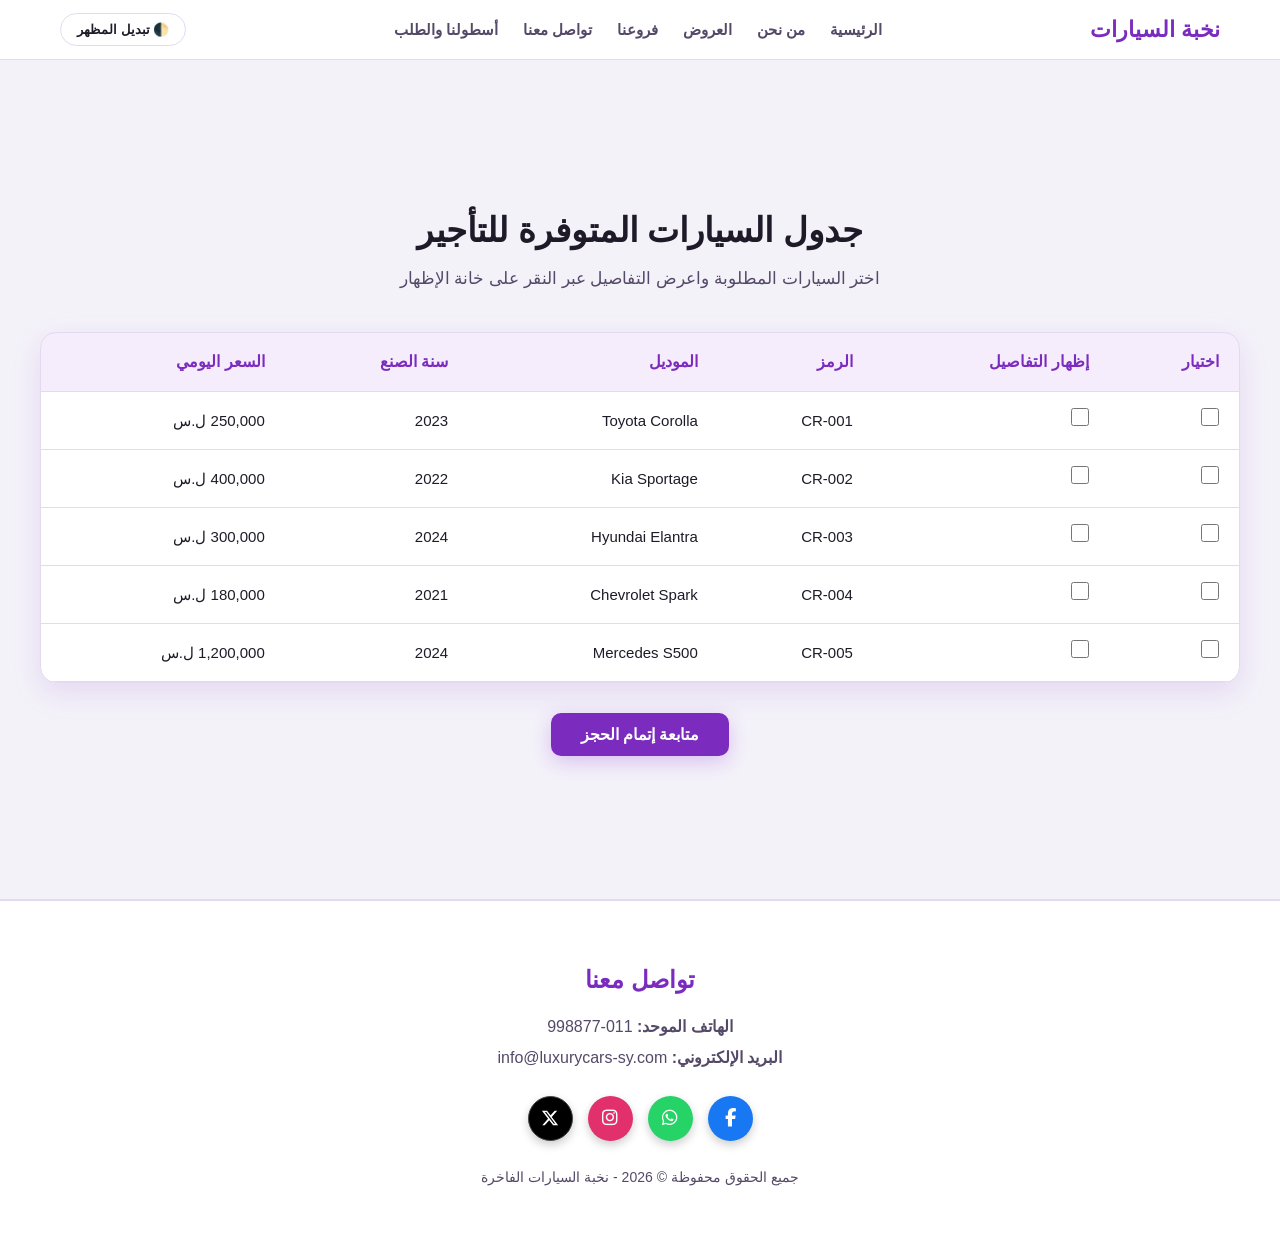
==== Cars.html @ c7fbf2a0 "Initial commit - Car Rental Project" ====
<?xml version="1.0" encoding="utf-8"?>
<!DOCTYPE html PUBLIC "-//W3C//DTD XHTML 1.0 Strict//EN" "http://www.w3.org/TR/xhtml1/DTD/xhtml1-strict.dtd">
<html xmlns="http://www.w3.org/1999/xhtml" xml:lang="ar" lang="ar" dir="rtl">
<head>
    <meta http-equiv="Content-Type" content="text/html; charset=utf-8" />
    <meta name="viewport" content="width=device-width, initial-scale=1.0" />
    <title>أسطول السيارات وحجز الطلبات - نخبة السيارات الفاخرة</title>
    <!-- ربط ملف التنسيق الموحد -->
    <link rel="stylesheet" type="text/css" href="CSS/style.css" />
    <!-- ربط مكتبة Font Awesome للأيقونات -->
    <link rel="stylesheet" href="https://cdnjs.cloudflare.com/ajax/libs/font-awesome/6.4.0/css/all.min.css" />
    <!-- ربط مكتبة jQuery -->
    <script type="text/javascript" src="https://code.jquery.com/jquery-3.6.0.min.js"></script>
</head>
<body>

    <!-- شريط التنقل العلوي -->
    <div id="navbar">
        <div class="nav-container">
            <div class="nav-right">
                <button id="menuToggleBtn" type="button" aria-label="فتح القائمة">
                    <i class="fas fa-bars"></i>
                </button>
                <div class="logo">نخبة السيارات</div>
            </div>

            <ul class="nav-links">
                <li><a href="home.html">الرئيسية</a></li>
                <li><a href="AboutUs.html">من نحن</a></li>
                <li><a href="AboutUs.html#offers-section">العروض</a></li>
                <li><a href="AboutUs.html#branches-section">فروعنا</a></li>
                <li><a href="#footer-section">تواصل معنا</a></li>
                <li><a href="Cars.html">أسطولنا والطلب</a></li>
            </ul>

            <button id="themeToggleBtn" type="button">🌓 تبديل المظهر</button>
        </div>
    </div>

    <!-- سكشن جدول السيارات (مطابق لمتطلبات الوظيفة) -->
    <div class="section cars-table-section">
        <div class="section-title">
            <h2>جدول السيارات المتوفرة للتأجير</h2>
            <p>اختر السيارات المطلوبة واعرض التفاصيل عبر النقر على خانة الإظهار</p>
        </div>

        <div class="table-responsive-container">
            <table class="cars-data-table">
                <thead>
                    <tr>
                        <th>اختيار</th>
                        <th>إظهار التفاصيل</th>
                        <th>الرمز</th>
                        <th>الموديل</th>
                        <th>سنة الصنع</th>
                        <th>السعر اليومي</th>
                    </tr>
                </thead>
                <tbody>
                    <!-- البند الأول -->
                    <tr class="car-row" data-car-name="Toyota Corolla" data-price="250000">
                        <td><input type="checkbox" class="car-select-checkbox" value="Toyota Corolla" data-price="250000" /></td>
                        <td><input type="checkbox" class="toggle-details-checkbox" /></td>
                        <td>CR-001</td>
                        <td>Toyota Corolla</td>
                        <td>2023</td>
                        <td>250,000 ل.س</td>
                    </tr>
                    <tr class="car-details-row" style="display: none;">
                        <td colspan="6">
                            <div class="car-specs-box">
                                <span><strong>نوع الوقود:</strong> بنزين</span>
                                <span><strong>ناقل الحركة:</strong> أوتوماتيك</span>
                                <span><strong>عدد المقاعد:</strong> 5</span>
                                <span><strong>عداد الكيلومترات:</strong> 30,000 كم</span>
                                <span><strong>اللون:</strong> أبيض لؤلؤي</span>
                            </div>
                        </td>
                    </tr>

                    <!-- البند الثاني -->
                    <tr class="car-row" data-car-name="Kia Sportage" data-price="400000">
                        <td><input type="checkbox" class="car-select-checkbox" value="Kia Sportage" data-price="400000" /></td>
                        <td><input type="checkbox" class="toggle-details-checkbox" /></td>
                        <td>CR-002</td>
                        <td>Kia Sportage</td>
                        <td>2022</td>
                        <td>400,000 ل.س</td>
                    </tr>
                    <tr class="car-details-row" style="display: none;">
                        <td colspan="6">
                            <div class="car-specs-box">
                                <span><strong>نوع الوقود:</strong> بنزين</span>
                                <span><strong>ناقل الحركة:</strong> أوتوماتيك (دفع رباعي)</span>
                                <span><strong>عدد المقاعد:</strong> 5</span>
                                <span><strong>عداد الكيلومترات:</strong> 45,000 كم</span>
                                <span><strong>اللون:</strong> رمادي داكن</span>
                            </div>
                        </td>
                    </tr>

                    <!-- البند الثالث -->
                    <tr class="car-row" data-car-name="Hyundai Elantra" data-price="300000">
                        <td><input type="checkbox" class="car-select-checkbox" value="Hyundai Elantra" data-price="300000" /></td>
                        <td><input type="checkbox" class="toggle-details-checkbox" /></td>
                        <td>CR-003</td>
                        <td>Hyundai Elantra</td>
                        <td>2024</td>
                        <td>300,000 ل.س</td>
                    </tr>
                    <tr class="car-details-row" style="display: none;">
                        <td colspan="6">
                            <div class="car-specs-box">
                                <span><strong>نوع الوقود:</strong> هجين (Hybrid)</span>
                                <span><strong>ناقل الحركة:</strong> أوتوماتيك</span>
                                <span><strong>عدد المقاعد:</strong> 5</span>
                                <span><strong>عداد الكيلومترات:</strong> 10,000 كم</span>
                                <span><strong>اللون:</strong> أسود ملكي</span>
                            </div>
                        </td>
                    </tr>

                    <!-- البند الرابع -->
                    <tr class="car-row" data-car-name="Chevrolet Spark" data-price="180000">
                        <td><input type="checkbox" class="car-select-checkbox" value="Chevrolet Spark" data-price="180000" /></td>
                        <td><input type="checkbox" class="toggle-details-checkbox" /></td>
                        <td>CR-004</td>
                        <td>Chevrolet Spark</td>
                        <td>2021</td>
                        <td>180,000 ل.س</td>
                    </tr>
                    <tr class="car-details-row" style="display: none;">
                        <td colspan="6">
                            <div class="car-specs-box">
                                <span><strong>نوع الوقود:</strong> بنزين</span>
                                <span><strong>ناقل الحركة:</strong> عادي (Manual)</span>
                                <span><strong>عدد المقاعد:</strong> 4</span>
                                <span><strong>عداد الكيلومترات:</strong> 60,000 كم</span>
                                <span><strong>اللون:</strong> أحمر لامع</span>
                            </div>
                        </td>
                    </tr>

                    <!-- البند الخامس -->
                    <tr class="car-row" data-car-name="Mercedes S500" data-price="1200000">
                        <td><input type="checkbox" class="car-select-checkbox" value="Mercedes S500" data-price="1200000" /></td>
                        <td><input type="checkbox" class="toggle-details-checkbox" /></td>
                        <td>CR-005</td>
                        <td>Mercedes S500</td>
                        <td>2024</td>
                        <td>1,200,000 ل.س</td>
                    </tr>
                    <tr class="car-details-row" style="display: none;">
                        <td colspan="6">
                            <div class="car-specs-box">
                                <span><strong>نوع الوقود:</strong> بنزين فاخر</span>
                                <span><strong>ناقل الحركة:</strong> تيبترونيك 9 سرعات</span>
                                <span><strong>عدد المقاعد:</strong> 5 VIP</span>
                                <span><strong>عداد الكيلومترات:</strong> 5,000 كم</span>
                                <span><strong>اللون:</strong> كحلي ليلي</span>
                            </div>
                        </td>
                    </tr>
                </tbody>
            </table>
        </div>

        <!-- زر المتابعة لظهر نموذج الحجز -->
        <div class="proceed-container">
            <button type="button" id="proceedBtn" class="btn-proceed">متابعة إتمام الحجز</button>
        </div>
    </div>

    <!-- نموذج الحجز (يظهر عند الضغط على متابعة) -->
    <div id="bookingFormSection" class="section booking-section" style="display: none;">
        <div class="section-title">
            <h2>نموذج طلب حجز السيارات</h2>
            <p>يرجى إدخال البيانات المطلوبة بدقة (الرقم الوطني، تاريخ البداية والنهاية، ورقم الموبايل)</p>
        </div>

        <div class="form-card-container">
            <form id="rentalForm" action="#">
                <fieldset>
                    <legend>بيانات المستأجر والتواريخ</legend>

                    <div class="form-group">
                        <label for="fullName">الاسم الكامل (أحرف هجائية عربية فقط):</label>
                        <input type="text" id="fullName" placeholder="مثال: أحمد محمد علي" required="required" />
                        <span class="error-msg" id="nameError"></span>
                    </div>

                    <div class="form-group">
                        <label for="nationalId">الرقم الوطني (11 خانة - تبدأ بـ 01 حتى 14):</label>
                        <input type="text" id="nationalId" maxlength="11" placeholder="مثال: 02123456789" required="required" />
                        <span class="error-msg" id="idError"></span>
                    </div>

                    <div class="form-group">
                        <label for="startDate">تاريخ بداية التأجير:</label>
                        <input type="date" id="startDate" required="required" />
                        <span class="error-msg" id="startError"></span>
                    </div>

                    <div class="form-group">
                        <label for="endDate">تاريخ نهاية التأجير (يجب أن يكون لاحقاً للبداية):</label>
                        <input type="date" id="endDate" required="required" />
                        <span class="error-msg" id="endError"></span>
                    </div>

                    <div class="form-group">
                        <label for="mobileNo">رقم الموبايل (يتبع شبكتي Syriatel أو MTN):</label>
                        <input type="text" id="mobileNo" placeholder="مثال: 0931234567 أو 0981234567" required="required" />
                        <span class="error-msg" id="mobileError"></span>
                    </div>

                    <div class="form-group">
                        <label for="emailAddr">البريد الإلكتروني (اختياري):</label>
                        <input type="email" id="emailAddr" placeholder="example@domain.com" />
                        <span class="error-msg" id="emailError"></span>
                    </div>

                    <button type="submit" class="btn-submit-final">إرسال وتأكيد الطلب</button>
                </fieldset>
            </form>
        </div>
    </div>

    <!-- نافذة النتيجة المنبثقة (نتيجة الحجز والمبلغ الإجمالي والخصم) -->
    <div id="resultModal" class="modal-overlay" style="display: none;">
        <div class="modal-content">
            <button type="button" class="modal-close" id="closeResultModal">&times;</button>
            <h3 class="modal-title">ملخص تفاصيل حجز السيارات</h3>
            <div id="resultContentBody" class="result-body-content">
                <!-- يتم تعبئتها ديناميكياً بجافا سكريبت -->
            </div>
        </div>
    </div>

    <!-- الفوتر الموحد -->
    <footer id="footer-section">
        <div class="footer-content">
            <h3>تواصل معنا</h3>
            <p><strong>الهاتف الموحد:</strong> 011-998877</p>
            <p><strong>البريد الإلكتروني:</strong> info@luxurycars-sy.com</p>

            <div class="social-icons">
                <a href="https://facebook.com" target="_blank" class="social-btn fb" title="Facebook">
                    <i class="fab fa-facebook-f"></i>
                </a>
                <a href="https://whatsapp.com" target="_blank" class="social-btn wa" title="WhatsApp">
                    <i class="fab fa-whatsapp"></i>
                </a>
                <a href="https://instagram.com" target="_blank" class="social-btn ig" title="Instagram">
                    <i class="fab fa-instagram"></i>
                </a>
                <a href="https://twitter.com" target="_blank" class="social-btn x" title="X (Twitter)">
                    <svg viewBox="0 0 24 24" width="18" height="18" fill="currentColor">
                        <path d="M18.244 2.25h3.308l-7.227 8.26 8.502 11.24H16.17l-5.214-6.817L4.99 21.75H1.68l7.73-8.835L1.254 2.25H8.08l4.713 6.231zm-1.161 17.52h1.833L7.084 4.126H5.117z"/>
                    </svg>
                </a>
            </div>

            <p class="copy">جميع الحقوق محفوظة &copy; 2026 - نخبة السيارات الفاخرة</p>
        </div>
    </footer>

    <!-- ربط السكريبت الموحد -->
    <script type="text/javascript" src="JS/myFunctions.js"></script>
</body>
</html>
---- CSS/style.css ----
/* إعدادات الألوان العامة */
:root {
    --bg-primary: #0f0c15;
    --bg-card: #1c1628;
    --text-main: #f5f2fb;
    --text-sub: #b2a4c7;
    --purple-accent: #9d4edd;
    --purple-light: #c77dff;
    --border-color: #2f2540;
    --shadow-color: rgba(0, 0, 0, 0.5);
    --nav-bg: rgba(15, 12, 21, 0.95);
}
html:not(.dark-mode) {
    --bg-primary: #f4f2f9;
    --bg-card: #ffffff;
    --text-main: #1f1a28;
    --text-sub: #544968;
    --purple-accent: #7b2cbf;
    --purple-light: #9d4edd;
    --border-color: #e3d9f0;
    --shadow-color: rgba(123, 44, 191, 0.12);
    --nav-bg: rgba(255, 255, 255, 0.95);
}
* {
    box-sizing: border-box;
    margin: 0;
    padding: 0;
}
html {
    scroll-behavior: smooth;
}
body {
    font-family: 'Segoe UI', Tahoma, Geneva, Verdana, sans-serif;
    background-color: var(--bg-primary);
    color: var(--text-main);
    direction: rtl;
    line-height: 1.6;
}
/* شريط التنقل */
#navbar {
    position: fixed;
    top: 0;
    left: 0;
    width: 100%;
    background: var(--nav-bg);
    backdrop-filter: blur(10px);
    border-bottom: 1px solid var(--border-color);
    z-index: 1000;
}
.nav-container {
    display: flex;
    justify-content: space-between;
    align-items: center;
    max-width: 1200px;
    margin: 0 auto;
    padding: 12px 20px;
}
.nav-right {
    display: flex;
    align-items: center;
    gap: 12px;
}
.logo {
    font-size: 22px;
    font-weight: bold;
    color: var(--purple-accent);
}
#menuToggleBtn {
    display: none;
    background: transparent;
    border: none;
    color: var(--text-main);
    font-size: 22px;
    cursor: pointer;
    padding: 4px 8px;
    border-radius: 6px;
    transition: background-color 0.2s ease;
}
#menuToggleBtn:hover {
    background-color: var(--border-color);
}
.nav-links {
    display: flex;
    list-style: none;
    gap: 25px;
    margin: 0;
    padding: 0;
}
.nav-links a {
    text-decoration: none;
    color: var(--text-sub);
    font-weight: 600;
    font-size: 15px;
    padding: 5px 0;
    transition: color 0.3s;
}
.nav-links a:hover, .nav-links a.active-nav {
    color: var(--purple-accent);
}
#themeToggleBtn {
    background: var(--bg-card);
    color: var(--text-main);
    border: 1px solid var(--border-color);
    padding: 8px 16px;
    border-radius: 20px;
    cursor: pointer;
    font-weight: bold;
    font-size: 13px;
    transition: all 0.3s;
}
#themeToggleBtn:hover {
    background-color: var(--purple-accent);
    color: #fff;
}
/* الأقسام والعناوين */
.section {
    min-height: 100vh;
    display: flex;
    flex-direction: column;
    justify-content: center;
    align-items: center;
    padding: 120px 20px 60px 20px;
    border-bottom: 1px solid var(--border-color);
}
.section-title {
    text-align: center;
    margin-bottom: 40px;
}
.section-title h2 {
    font-size: 34px;
    color: var(--text-main);
    margin-bottom: 8px;
}
.section-title p {
    color: var(--text-sub);
    font-size: 17px;
}
/* قسم الترحيب */
.welcome-container {
    display: flex;
    align-items: center;
    justify-content: space-between;
    max-width: 1200px;
    width: 100%;
    gap: 40px;
}
.welcome-content {
    flex: 1;
    text-align: right;
}
.welcome-content h1 {
    font-size: 40px;
    margin-bottom: 15px;
    color: var(--purple-accent);
}
.welcome-content p {
    font-size: 18px;
    color: var(--text-sub);
}
.car-image-container {
    flex: 1;
    text-align: center;
}
.hero-car-img {
    width: 100%;
    max-width: 100%;
    background-color: transparent;
    height: auto;
}
/* البطاقات والعروض */
.cards-grid {
    display: flex;
    flex-wrap: wrap;
    justify-content: center;
    gap: 25px;
    max-width: 1200px;
    width: 100%;
}
.card {
    background-color: var(--bg-card);
    border: 1px solid var(--border-color);
    border-radius: 16px;
    padding: 30px;
    width: calc(33.333% - 20px);
    min-width: 280px;
    display: flex;
    flex-direction: column;
    justify-content: space-between;
    text-align: right;
    box-shadow: 0 8px 20px var(--shadow-color);
    transition: transform 0.3s ease, border-color 0.3s ease;
}
.card:hover {
    transform: translateY(-8px);
    border-color: var(--purple-accent);
}
.card h3 {
    font-size: 22px;
    color: var(--text-main);
    margin-bottom: 12px;
}
.card p {
    font-size: 16px;
    color: var(--text-sub);
    line-height: 1.7;
}
.badge {
    align-self: flex-start;
    padding: 6px 14px;
    border-radius: 6px;
    font-size: 13px;
    font-weight: bold;
    margin-bottom: 15px;
}
.price-badge {
    background-color: rgba(157, 78, 221, 0.15);
    color: var(--purple-light);
    border: 1px solid var(--purple-accent);
}
.service-badge {
    background-color: rgba(58, 134, 255, 0.15);
    color: #3a86ff;
    border: 1px solid #3a86ff;
}
.card-footer {
    margin-top: 20px;
    padding-top: 15px;
    border-top: 1px dashed var(--border-color);
}
.price-tag {
    font-weight: bold;
    color: var(--purple-accent);
    font-size: 16px;
}
.service-tag {
    font-weight: bold;
    color: #3a86ff;
    font-size: 16px;
}
.working-hours {
    margin-top: 10px;
    color: var(--purple-accent);
}
/* التذييل وأيقونات التواصل */
#footer-section {
    background-color: var(--bg-card);
    border-top: 1px solid var(--border-color);
    padding: 60px 20px;
    text-align: center;
}
.footer-content h3 {
    color: var(--purple-accent);
    margin-bottom: 15px;
    font-size: 24px;
}
.footer-content p {
    color: var(--text-sub);
    margin: 5px 0;
    font-size: 16px;
}
.social-icons {
    display: flex;
    justify-content: center;
    gap: 15px;
    margin: 25px 0;
}
.social-btn {
    display: flex;
    justify-content: center;
    align-items: center;
    width: 45px;
    height: 45px;
    border-radius: 50%;
    font-size: 18px;
    color: #ffffff;
    text-decoration: none;
    transition: transform 0.3s ease, opacity 0.3s ease;
    box-shadow: 0 4px 10px rgba(0,0,0,0.2);
}
.social-btn:hover {
    transform: translateY(-3px);
    opacity: 0.9;
}
.social-btn.fb { background-color: #1877f2; }
.social-btn.wa { background-color: #25d366; }
.social-btn.ig { background-color: #e1306c; }
.social-btn.x  { background-color: #000000; border: 1px solid #444; }
html.dark-mode .social-btn.x {
    background-color: #ffffff;
    color: #000000;
}
.footer-content .copy {
    margin-top: 20px;
    font-size: 14px;
}
/* التصميم المتجاوب */
@media (max-width: 992px) {
    #menuToggleBtn {
        display: block;
    }
    .nav-container {
        position: relative;
        padding: 10px 15px;
    }
    .logo {
        font-size: 19px;
    }
    #themeToggleBtn {
        padding: 6px 12px;
        font-size: 12px;
    }
    .nav-links {
        position: absolute;
        top: 100%;
        left: 0;
        right: 0;
        width: 100%;
        background-color: var(--bg-card);
        flex-direction: column;
        align-items: center;
        gap: 15px;
        padding: 0;
        border-bottom: 1px solid var(--border-color);
        box-shadow: 0 15px 30px var(--shadow-color);
        max-height: 0;
        overflow: hidden;
        opacity: 0;
        transition: max-height 0.4s cubic-bezier(0.4, 0, 0.2, 1), opacity 0.3s ease, padding 0.3s ease;
    }
    .nav-links.mobile-open {
        max-height: 380px;
        opacity: 1;
        padding: 20px 0;
    }
    .nav-links a {
        font-size: 15px;
        width: 100%;
        text-align: center;
    }
    .section {
        min-height: auto;
        padding: 85px 15px 45px 15px;
        justify-content: flex-start;
    }
    .section-title {
        margin-bottom: 25px;
    }
    .section-title h2 {
        font-size: 24px;
        margin-bottom: 6px;
    }
    .section-title p {
        font-size: 14px;
    }
    .welcome-container {
        flex-direction: column-reverse;
        text-align: center;
        gap: 20px;
    }
    .welcome-content {
        text-align: center;
    }
    .welcome-content h1 {
        font-size: 26px;
        line-height: 1.35;
        margin-bottom: 12px;
    }
    .welcome-content p {
        font-size: 15px;
        line-height: 1.6;
    }

    .cards-grid {
        gap: 16px;
    }
    .card {
        width: 100%;
        padding: 20px 18px;
        min-width: 0;
    }
    .card h3 {
        font-size: 19px;
        margin-bottom: 8px;
    }
    .card p {
        font-size: 14px;
        line-height: 1.6;
    }
    .badge {
        font-size: 12px;
        padding: 4px 10px;
        margin-bottom: 10px;
    }
    .price-tag, .service-tag {
        font-size: 14px;
    }
    .working-hours {
        font-size: 13px;
    }
    #footer-section {
        padding: 45px 15px;
    }
    .footer-content h3 {
        font-size: 20px;
        margin-bottom: 10px;
    }
    .footer-content p {
        font-size: 14px;
    }
    .social-icons {
        gap: 12px;
        margin: 20px 0;
    }
    .social-btn {
        width: 40px;
        height: 40px;
        font-size: 16px;
    }
    .footer-content .copy {
        font-size: 12px;
        margin-top: 15px;
    }
}
/* حركة السيارة وتأثيرات الهواء */
.car-animation-wrapper {
    position: relative;
    display: inline-block;
    width: 100%;
    max-width: 500px;
}
.hero-car-img {
    width: 100%;
    border-radius: 16px;
    position: relative;
    z-index: 2;
}
@keyframes carDriveEffect {
    0%, 100% {
        transform: translateY(0) rotate(0deg);
    }
    50% {
    }
}
.wind-line {
    position: absolute;
    height: 3px;
    background: linear-gradient(90deg, transparent, var(--purple-light), transparent);
    border-radius: 50%;
    z-index: 1;
    opacity: 0.7;
    filter: drop-shadow(0 0 6px var(--purple-accent));
    animation: windFlow 2.2s linear infinite;
}
.wind-line.line-1 {
    top: 25%;
    right: -15%;
    width: 120px;
    animation-delay: 0s;
}
.wind-line.line-2 {
    top: 55%;
    right: -25%;
    width: 180px;
    animation-delay: 0.7s;
}
.wind-line.line-3 {
    top: 75%;
    right: -10%;
    width: 100px;
    animation-delay: 1.4s;
}
@keyframes windFlow {
    0% {
        transform: translateX(60px);
        opacity: 0;
    }
    30% {
        opacity: 0.9;
    }
    70% {
        opacity: 0.9;
    }
    100% {
        transform: translateX(-350px);
        opacity: 0;
    }
}
.car-animation-wrapper::before {
    content: '';
    position: absolute;
    bottom: -10px;
    left: 10%;
    right: 10%;
    height: 25px;
    background: var(--purple-accent);
    filter: blur(25px);
    opacity: 0.4;
    z-index: 111;
    animation: glowPulse 3s ease-in-out infinite;
}
@keyframes glowPulse {
    0%, 100% {
        transform: scale(0.9);
        opacity: 0.3;
    }
    50% {
        transform: scale(1.1);
        opacity: 0.6;
    }
}
/*==============================================================*/
/* ==========================================
   تنسيقات صفحة السيارات وجدول العرض والنموذج
   ========================================== */

.cars-table-section {
    padding: 120px 20px 60px 20px;
}

/* حاوية الجدول المتجاوبة */
.table-responsive-container {
    max-width: 1200px;
    width: 100%;
    margin: 0 auto;
    overflow-x: auto;
    background-color: var(--bg-card);
    border: 1px solid var(--border-color);
    border-radius: 16px;
    box-shadow: 0 10px 30px var(--shadow-color);
}

.cars-data-table {
    width: 100%;
    border-collapse: collapse;
    text-align: right;
    white-space: nowrap;
}

.cars-data-table th, 
.cars-data-table td {
    padding: 16px 20px;
    border-bottom: 1px solid var(--border-color);
    font-size: 15px;
    color: var(--text-main);
}

.cars-data-table th {
    background-color: rgba(157, 78, 221, 0.1);
    color: var(--purple-accent);
    font-weight: bold;
    font-size: 16px;
}

.cars-data-table tr:last-child td {
    border-bottom: none;
}

.cars-data-table tr:hover td {
    background-color: rgba(157, 78, 221, 0.03);
}

/* مربعات الاختيار (Checkbox) */
.car-select-checkbox, 
.toggle-details-checkbox {
    width: 18px;
    height: 18px;
    accent-color: var(--purple-accent);
    cursor: pointer;
}

/* صف تفاصيل السيارة المخفي */
.car-details-row td {
    background-color: rgba(157, 78, 221, 0.05);
    padding: 15px 20px;
}

.car-specs-box {
    display: flex;
    flex-wrap: wrap;
    gap: 20px;
    font-size: 14px;
    color: var(--text-sub);
}

.car-specs-box strong {
    color: var(--text-main);
}

/* زر المتابعة */
.proceed-container {
    max-width: 1200px;
    margin: 30px auto 0 auto;
    text-align: left;
}

.btn-proceed {
    background-color: var(--purple-accent);
    color: #ffffff;
    border: none;
    padding: 12px 30px;
    border-radius: 10px;
    font-size: 16px;
    font-weight: bold;
    cursor: pointer;
    transition: background-color 0.3s ease, transform 0.2s ease;
    box-shadow: 0 6px 20px rgba(157, 78, 221, 0.3);
}

.btn-proceed:hover {
    background-color: var(--purple-light);
    transform: translateY(-2px);
}

/* ==========================================
   نموذج الحجز (Booking Form Section)
   ========================================== */
.booking-section {
    padding: 40px 20px 80px 20px;
}

.form-card-container {
    max-width: 700px;
    width: 100%;
    margin: 0 auto;
}

.form-card-container fieldset {
    background-color: var(--bg-card);
    border: 1px solid var(--border-color);
    border-radius: 16px;
    padding: 35px;
    box-shadow: 0 10px 30px var(--shadow-color);
}

.form-card-container legend {
    background-color: var(--purple-accent);
    color: #ffffff;
    padding: 8px 20px;
    border-radius: 8px;
    font-weight: bold;
    font-size: 16px;
}

.form-group {
    margin-bottom: 20px;
    text-align: right;
}

.form-group label {
    display: block;
    margin-bottom: 8px;
    font-size: 14px;
    color: var(--text-main);
    font-weight: 600;
}

.form-group input {
    width: 100%;
    padding: 12px 15px;
    border-radius: 10px;
    border: 1px solid var(--border-color);
    background-color: var(--bg-primary);
    color: var(--text-main);
    font-size: 15px;
    outline: none;
    transition: border-color 0.3s, box-shadow 0.3s;
}

.form-group input:focus {
    border-color: var(--purple-accent);
    box-shadow: 0 0 10px rgba(157, 78, 221, 0.2);
}

/* رسائل الخطأ */
.error-msg {
    display: block;
    color: #ff4d4d;
    font-size: 12px;
    margin-top: 5px;
    font-weight: 500;
}

/* زر إرسال الطلب النهائي */
.btn-submit-final {
    width: 100%;
    background: linear-gradient(135deg, var(--purple-accent), #7b2cbf);
    color: #ffffff;
    border: none;
    padding: 14px;
    border-radius: 10px;
    font-weight: bold;
    font-size: 16px;
    cursor: pointer;
    margin-top: 10px;
    transition: opacity 0.3s, transform 0.2s;
    box-shadow: 0 6px 20px rgba(157, 78, 221, 0.3);
}

.btn-submit-final:hover {
    opacity: 0.95;
    transform: translateY(-2px);
}

/* ==========================================
   نافذة النتيجة المنبثقة (Result Modal)
   ========================================== */
.result-body-content {
    text-align: right;
    font-size: 15px;
    color: var(--text-main);
    line-height: 1.8;
}

.result-body-content ul {
    margin: 15px 0;
    padding-right: 20px;
}

.result-body-content li {
    margin-bottom: 8px;
    color: var(--text-sub);
}

.discount-notice {
    background-color: rgba(40, 167, 69, 0.15);
    color: #28a745;
    border: 1px solid #28a745;
    padding: 8px 12px;
    border-radius: 8px;
    font-size: 14px;
    font-weight: bold;
    margin: 15px 0;
    text-align: center;
}

.final-total {
    color: var(--purple-accent);
    font-size: 18px;
    font-weight: bold;
    margin-top: 15px;
    text-align: center;
    background-color: rgba(157, 78, 221, 0.1);
    padding: 10px;
    border-radius: 8px;
}

/* ==========================================
   التصميم المتجاوب للشاشات الصغيرة (Mobile & Tablet)
   ========================================== */
@media (max-width: 768px) {
    .cars-table-section {
        padding: 90px 15px 40px 15px;
    }

    .cars-data-table th, 
    .cars-data-table td {
        padding: 12px 14px;
        font-size: 13px;
    }

    .car-specs-box {
        flex-direction: column;
        gap: 8px;
    }

    .form-card-container fieldset {
        padding: 20px;
    }

    .btn-proceed {
        width: 100%;
        text-align: center;
    }
}
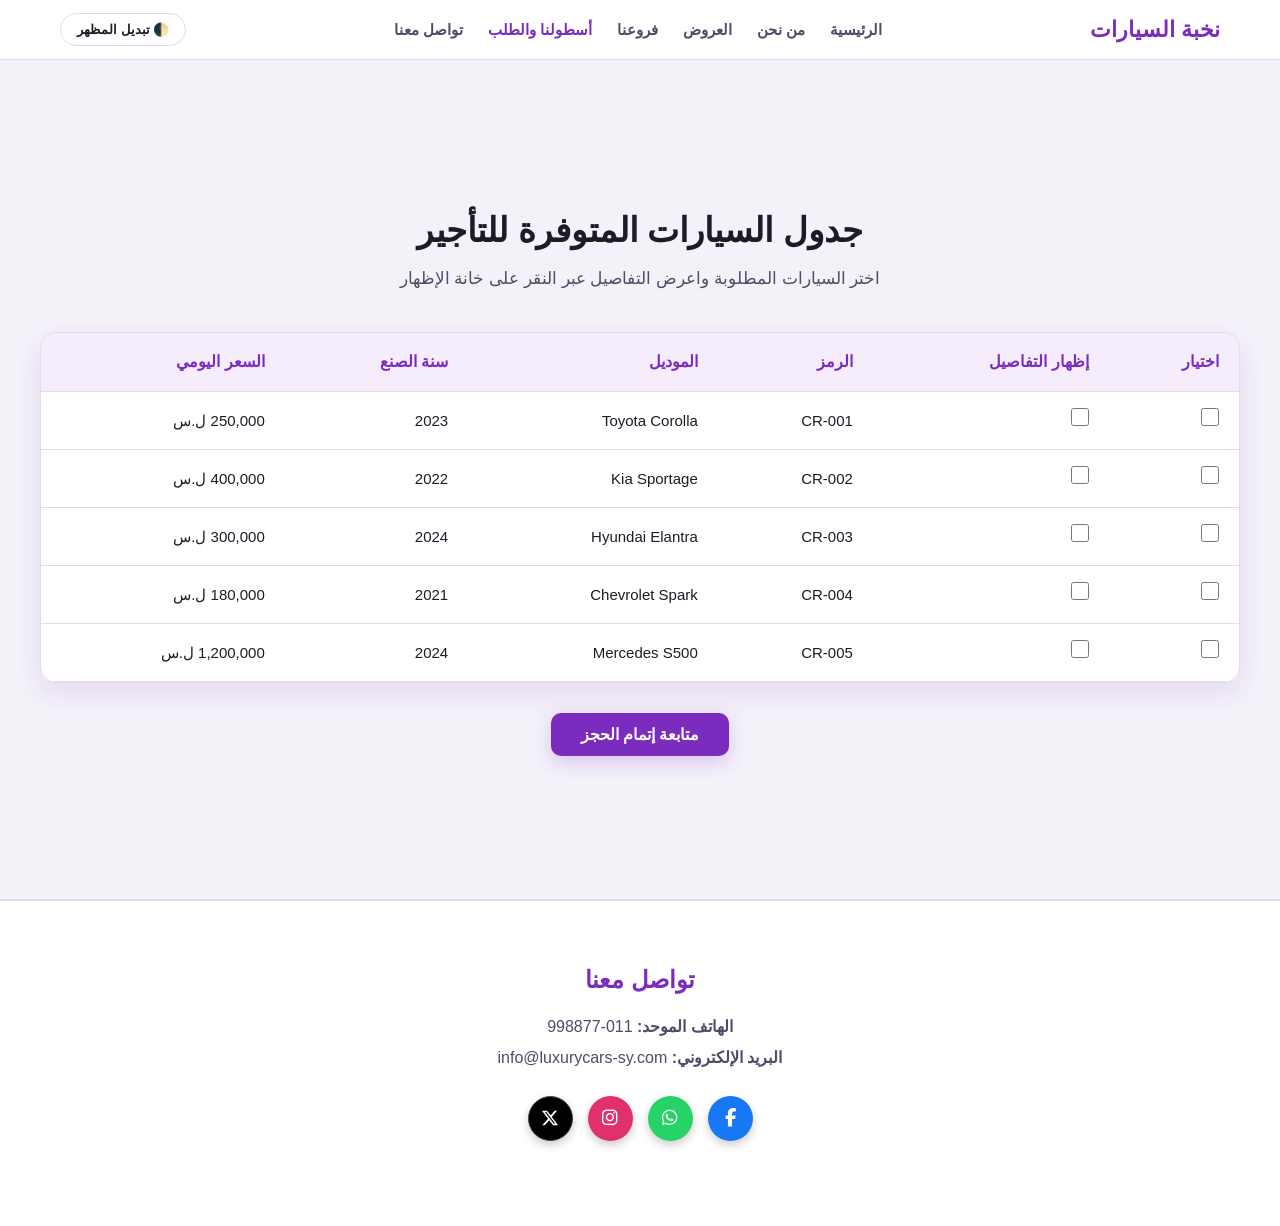
==== commit bdc37056: "Update UI, الملف النهائي" ====
--- a/Cars.html
+++ b/Cars.html
@@ -25,12 +25,12 @@
             </div>
 
             <ul class="nav-links">
-                <li><a href="home.html">الرئيسية</a></li>
-                <li><a href="AboutUs.html">من نحن</a></li>
-                <li><a href="AboutUs.html#offers-section">العروض</a></li>
-                <li><a href="AboutUs.html#branches-section">فروعنا</a></li>
+                <li><a href="index.html#welcome-section">الرئيسية</a></li>
+                <li><a href="index.html#about-section">من نحن</a></li>
+                <li><a href="index.html#offers-section">العروض</a></li>
+                <li><a href="index.html#branches-section">فروعنا</a></li>
+                <li><a href="Cars.html#cars-section">أسطولنا والطلب</a></li>
                 <li><a href="#footer-section">تواصل معنا</a></li>
-                <li><a href="Cars.html">أسطولنا والطلب</a></li>
             </ul>
 
             <button id="themeToggleBtn" type="button">🌓 تبديل المظهر</button>
@@ -38,7 +38,7 @@
     </div>
 
     <!-- سكشن جدول السيارات (مطابق لمتطلبات الوظيفة) -->
-    <div class="section cars-table-section">
+    <div id="cars-section" class="section cars-table-section">
         <div class="section-title">
             <h2>جدول السيارات المتوفرة للتأجير</h2>
             <p>اختر السيارات المطلوبة واعرض التفاصيل عبر النقر على خانة الإظهار</p>
@@ -184,7 +184,7 @@
                     <legend>بيانات المستأجر والتواريخ</legend>
 
                     <div class="form-group">
-                        <label for="fullName">الاسم الكامل (أحرف هجائية عربية فقط):</label>
+                        <label for="fullName">الاسم الكامل  بالعربية :</label>
                         <input type="text" id="fullName" placeholder="مثال: أحمد محمد علي" required="required" />
                         <span class="error-msg" id="nameError"></span>
                     </div>
@@ -209,7 +209,7 @@
 
                     <div class="form-group">
                         <label for="mobileNo">رقم الموبايل (يتبع شبكتي Syriatel أو MTN):</label>
-                        <input type="text" id="mobileNo" placeholder="مثال: 0931234567 أو 0981234567" required="required" />
+                        <input type="text" id="mobileNo" placeholder="مثال: 0931234567 " required="required" />
                         <span class="error-msg" id="mobileError"></span>
                     </div>
 
@@ -259,8 +259,6 @@
                     </svg>
                 </a>
             </div>
-
-            <p class="copy">جميع الحقوق محفوظة &copy; 2026 - نخبة السيارات الفاخرة</p>
         </div>
     </footer>
 
--- a/CSS/style.css
+++ b/CSS/style.css
@@ -1,4 +1,6 @@
-/* إعدادات الألوان العامة */
+/* ==========================================
+   1. إعدادات الألوان العامة والمتغيرات (Variables)
+   ========================================== */
 :root {
     --bg-primary: #0f0c15;
     --bg-card: #1c1628;
@@ -10,6 +12,8 @@
     --shadow-color: rgba(0, 0, 0, 0.5);
     --nav-bg: rgba(15, 12, 21, 0.95);
 }
+
+/* الثيم الفاتح (Light Mode) */
 html:not(.dark-mode) {
     --bg-primary: #f4f2f9;
     --bg-card: #ffffff;
@@ -21,14 +25,20 @@
     --shadow-color: rgba(123, 44, 191, 0.12);
     --nav-bg: rgba(255, 255, 255, 0.95);
 }
+
+/* ==========================================
+   2. التنسيقات الأساسية (Reset & General)
+   ========================================== */
 * {
     box-sizing: border-box;
     margin: 0;
     padding: 0;
 }
+
 html {
     scroll-behavior: smooth;
 }
+
 body {
     font-family: 'Segoe UI', Tahoma, Geneva, Verdana, sans-serif;
     background-color: var(--bg-primary);
@@ -36,7 +46,37 @@
     direction: rtl;
     line-height: 1.6;
 }
-/* شريط التنقل */
+
+/* تنسيق الأقسام والعناوين */
+.section {
+    min-height: 100vh;
+    display: flex;
+    flex-direction: column;
+    justify-content: center;
+    align-items: center;
+    padding: 120px 20px 60px 20px;
+    border-bottom: 1px solid var(--border-color);
+}
+
+.section-title {
+    text-align: center;
+    margin-bottom: 40px;
+}
+
+.section-title h2 {
+    font-size: 34px;
+    color: var(--text-main);
+    margin-bottom: 8px;
+}
+
+.section-title p {
+    color: var(--text-sub);
+    font-size: 17px;
+}
+
+/* ==========================================
+   3. شريط التنقل (Navbar)
+   ========================================== */
 #navbar {
     position: fixed;
     top: 0;
@@ -47,6 +87,7 @@
     border-bottom: 1px solid var(--border-color);
     z-index: 1000;
 }
+
 .nav-container {
     display: flex;
     justify-content: space-between;
@@ -55,16 +96,19 @@
     margin: 0 auto;
     padding: 12px 20px;
 }
+
 .nav-right {
     display: flex;
     align-items: center;
     gap: 12px;
 }
+
 .logo {
     font-size: 22px;
     font-weight: bold;
     color: var(--purple-accent);
 }
+
 #menuToggleBtn {
     display: none;
     background: transparent;
@@ -76,9 +120,11 @@
     border-radius: 6px;
     transition: background-color 0.2s ease;
 }
+
 #menuToggleBtn:hover {
     background-color: var(--border-color);
 }
+
 .nav-links {
     display: flex;
     list-style: none;
@@ -86,6 +132,7 @@
     margin: 0;
     padding: 0;
 }
+
 .nav-links a {
     text-decoration: none;
     color: var(--text-sub);
@@ -94,9 +141,12 @@
     padding: 5px 0;
     transition: color 0.3s;
 }
-.nav-links a:hover, .nav-links a.active-nav {
-    color: var(--purple-accent);
-}
+
+.nav-links a:hover, 
+.nav-links a.active-nav {
+    color: var(--purple-accent);
+}
+
 #themeToggleBtn {
     background: var(--bg-card);
     color: var(--text-main);
@@ -108,34 +158,90 @@
     font-size: 13px;
     transition: all 0.3s;
 }
+
 #themeToggleBtn:hover {
     background-color: var(--purple-accent);
     color: #fff;
 }
-/* الأقسام والعناوين */
-.section {
-    min-height: 100vh;
-    display: flex;
-    flex-direction: column;
+
+/* ==========================================
+   4. الصفحة الرئيسية (Home Page - home.html)
+   ========================================== */
+.home-clean-section {
+    padding: 120px 20px 80px 20px;
+    min-height: calc(100vh - 80px);
+    
+}
+
+.home-table-wrapper {
+    width: 80%;
+    margin: 0 auto;
+    overflow-x: auto;
+    background-color: var(--bg-card);
+    border: 1px solid var(--border-color);
+    border-radius: 16px;
+    box-shadow: 0 10px 30px var(--shadow-color);
+}
+
+.students-data-table {
+    width: 100%;
+    border-collapse: collapse;
+    text-align: right;
+}
+
+.students-data-table th, 
+.students-data-table td {
+    padding: 18px 25px;
+    border-bottom: 1px solid var(--border-color);
+    font-size: 16px;
+    color: var(--text-main);
+}
+
+.students-data-table th {
+    background-color: rgba(157, 78, 221, 0.12);
+    color: var(--purple-accent);
+    font-size: 17px;
+    font-weight: bold;
+}
+
+.students-data-table tr:hover td {
+    background-color: rgba(157, 78, 221, 0.04);
+}
+
+.deploy-action-container {
+    text-align: center;
+    margin-top: 40px;
+    width: 80%;
+    margin-left: auto;
+    margin-right: auto;
+}
+
+
+.deploy-icon-btn {
+    display: inline-flex;
+    align-items: center;
     justify-content: center;
-    align-items: center;
-    padding: 120px 20px 60px 20px;
-    border-bottom: 1px solid var(--border-color);
-}
-.section-title {
-    text-align: center;
-    margin-bottom: 40px;
-}
-.section-title h2 {
-    font-size: 34px;
-    color: var(--text-main);
-    margin-bottom: 8px;
-}
-.section-title p {
-    color: var(--text-sub);
-    font-size: 17px;
-}
-/* قسم الترحيب */
+    gap: 12px;
+    background: linear-gradient(135deg, var(--purple-accent), #7b2cbf);
+    color: #ffffff;
+    padding: 16px 36px;
+    border-radius: 50px;
+    font-size: 18px;
+    font-weight: bold;
+    text-decoration: none;
+    box-shadow: 0 8px 25px rgba(157, 78, 221, 0.35);
+    transition: all 0.3s ease;
+}
+
+.deploy-icon-btn:hover {
+    transform: translateY(-3px) scale(1.02);
+    box-shadow: 0 12px 30px rgba(157, 78, 221, 0.5);
+    color: #ffffff;
+}
+
+/* ==========================================
+   5. صفحة من نحن (About Us - AboutUs.html)
+   ========================================== */
 .welcome-container {
     display: flex;
     align-items: center;
@@ -144,30 +250,28 @@
     width: 100%;
     gap: 40px;
 }
+
 .welcome-content {
     flex: 1;
     text-align: right;
 }
+
 .welcome-content h1 {
     font-size: 40px;
     margin-bottom: 15px;
     color: var(--purple-accent);
 }
+
 .welcome-content p {
     font-size: 18px;
     color: var(--text-sub);
 }
+
 .car-image-container {
     flex: 1;
     text-align: center;
 }
-.hero-car-img {
-    width: 100%;
-    max-width: 100%;
-    background-color: transparent;
-    height: auto;
-}
-/* البطاقات والعروض */
+
 .cards-grid {
     display: flex;
     flex-wrap: wrap;
@@ -176,6 +280,7 @@
     max-width: 1200px;
     width: 100%;
 }
+
 .card {
     background-color: var(--bg-card);
     border: 1px solid var(--border-color);
@@ -190,20 +295,24 @@
     box-shadow: 0 8px 20px var(--shadow-color);
     transition: transform 0.3s ease, border-color 0.3s ease;
 }
+
 .card:hover {
     transform: translateY(-8px);
     border-color: var(--purple-accent);
 }
+
 .card h3 {
     font-size: 22px;
     color: var(--text-main);
     margin-bottom: 12px;
 }
+
 .card p {
     font-size: 16px;
     color: var(--text-sub);
     line-height: 1.7;
 }
+
 .badge {
     align-self: flex-start;
     padding: 6px 14px;
@@ -212,235 +321,57 @@
     font-weight: bold;
     margin-bottom: 15px;
 }
+
 .price-badge {
     background-color: rgba(157, 78, 221, 0.15);
     color: var(--purple-light);
     border: 1px solid var(--purple-accent);
 }
+
 .service-badge {
     background-color: rgba(58, 134, 255, 0.15);
     color: #3a86ff;
     border: 1px solid #3a86ff;
 }
+
 .card-footer {
     margin-top: 20px;
     padding-top: 15px;
     border-top: 1px dashed var(--border-color);
 }
+
 .price-tag {
     font-weight: bold;
     color: var(--purple-accent);
     font-size: 16px;
 }
+
 .service-tag {
     font-weight: bold;
     color: #3a86ff;
     font-size: 16px;
 }
+
 .working-hours {
     margin-top: 10px;
     color: var(--purple-accent);
 }
-/* التذييل وأيقونات التواصل */
-#footer-section {
-    background-color: var(--bg-card);
-    border-top: 1px solid var(--border-color);
-    padding: 60px 20px;
-    text-align: center;
-}
-.footer-content h3 {
-    color: var(--purple-accent);
-    margin-bottom: 15px;
-    font-size: 24px;
-}
-.footer-content p {
-    color: var(--text-sub);
-    margin: 5px 0;
-    font-size: 16px;
-}
-.social-icons {
-    display: flex;
-    justify-content: center;
-    gap: 15px;
-    margin: 25px 0;
-}
-.social-btn {
-    display: flex;
-    justify-content: center;
-    align-items: center;
-    width: 45px;
-    height: 45px;
-    border-radius: 50%;
-    font-size: 18px;
-    color: #ffffff;
-    text-decoration: none;
-    transition: transform 0.3s ease, opacity 0.3s ease;
-    box-shadow: 0 4px 10px rgba(0,0,0,0.2);
-}
-.social-btn:hover {
-    transform: translateY(-3px);
-    opacity: 0.9;
-}
-.social-btn.fb { background-color: #1877f2; }
-.social-btn.wa { background-color: #25d366; }
-.social-btn.ig { background-color: #e1306c; }
-.social-btn.x  { background-color: #000000; border: 1px solid #444; }
-html.dark-mode .social-btn.x {
-    background-color: #ffffff;
-    color: #000000;
-}
-.footer-content .copy {
-    margin-top: 20px;
-    font-size: 14px;
-}
-/* التصميم المتجاوب */
-@media (max-width: 992px) {
-    #menuToggleBtn {
-        display: block;
-    }
-    .nav-container {
-        position: relative;
-        padding: 10px 15px;
-    }
-    .logo {
-        font-size: 19px;
-    }
-    #themeToggleBtn {
-        padding: 6px 12px;
-        font-size: 12px;
-    }
-    .nav-links {
-        position: absolute;
-        top: 100%;
-        left: 0;
-        right: 0;
-        width: 100%;
-        background-color: var(--bg-card);
-        flex-direction: column;
-        align-items: center;
-        gap: 15px;
-        padding: 0;
-        border-bottom: 1px solid var(--border-color);
-        box-shadow: 0 15px 30px var(--shadow-color);
-        max-height: 0;
-        overflow: hidden;
-        opacity: 0;
-        transition: max-height 0.4s cubic-bezier(0.4, 0, 0.2, 1), opacity 0.3s ease, padding 0.3s ease;
-    }
-    .nav-links.mobile-open {
-        max-height: 380px;
-        opacity: 1;
-        padding: 20px 0;
-    }
-    .nav-links a {
-        font-size: 15px;
-        width: 100%;
-        text-align: center;
-    }
-    .section {
-        min-height: auto;
-        padding: 85px 15px 45px 15px;
-        justify-content: flex-start;
-    }
-    .section-title {
-        margin-bottom: 25px;
-    }
-    .section-title h2 {
-        font-size: 24px;
-        margin-bottom: 6px;
-    }
-    .section-title p {
-        font-size: 14px;
-    }
-    .welcome-container {
-        flex-direction: column-reverse;
-        text-align: center;
-        gap: 20px;
-    }
-    .welcome-content {
-        text-align: center;
-    }
-    .welcome-content h1 {
-        font-size: 26px;
-        line-height: 1.35;
-        margin-bottom: 12px;
-    }
-    .welcome-content p {
-        font-size: 15px;
-        line-height: 1.6;
-    }
-
-    .cards-grid {
-        gap: 16px;
-    }
-    .card {
-        width: 100%;
-        padding: 20px 18px;
-        min-width: 0;
-    }
-    .card h3 {
-        font-size: 19px;
-        margin-bottom: 8px;
-    }
-    .card p {
-        font-size: 14px;
-        line-height: 1.6;
-    }
-    .badge {
-        font-size: 12px;
-        padding: 4px 10px;
-        margin-bottom: 10px;
-    }
-    .price-tag, .service-tag {
-        font-size: 14px;
-    }
-    .working-hours {
-        font-size: 13px;
-    }
-    #footer-section {
-        padding: 45px 15px;
-    }
-    .footer-content h3 {
-        font-size: 20px;
-        margin-bottom: 10px;
-    }
-    .footer-content p {
-        font-size: 14px;
-    }
-    .social-icons {
-        gap: 12px;
-        margin: 20px 0;
-    }
-    .social-btn {
-        width: 40px;
-        height: 40px;
-        font-size: 16px;
-    }
-    .footer-content .copy {
-        font-size: 12px;
-        margin-top: 15px;
-    }
-}
-/* حركة السيارة وتأثيرات الهواء */
+
+/* حركة السيارة وتأثيرات الهواء (Animations) */
 .car-animation-wrapper {
     position: relative;
     display: inline-block;
     width: 100%;
     max-width: 500px;
 }
+
 .hero-car-img {
     width: 100%;
     border-radius: 16px;
     position: relative;
     z-index: 2;
 }
-@keyframes carDriveEffect {
-    0%, 100% {
-        transform: translateY(0) rotate(0deg);
-    }
-    50% {
-    }
-}
+
 .wind-line {
     position: absolute;
     height: 3px;
@@ -451,40 +382,18 @@
     filter: drop-shadow(0 0 6px var(--purple-accent));
     animation: windFlow 2.2s linear infinite;
 }
-.wind-line.line-1 {
-    top: 25%;
-    right: -15%;
-    width: 120px;
-    animation-delay: 0s;
-}
-.wind-line.line-2 {
-    top: 55%;
-    right: -25%;
-    width: 180px;
-    animation-delay: 0.7s;
-}
-.wind-line.line-3 {
-    top: 75%;
-    right: -10%;
-    width: 100px;
-    animation-delay: 1.4s;
-}
+
+.wind-line.line-1 { top: 25%; right: -15%; width: 120px; animation-delay: 0s; }
+.wind-line.line-2 { top: 55%; right: -25%; width: 180px; animation-delay: 0.7s; }
+.wind-line.line-3 { top: 75%; right: -10%; width: 100px; animation-delay: 1.4s; }
+
 @keyframes windFlow {
-    0% {
-        transform: translateX(60px);
-        opacity: 0;
-    }
-    30% {
-        opacity: 0.9;
-    }
-    70% {
-        opacity: 0.9;
-    }
-    100% {
-        transform: translateX(-350px);
-        opacity: 0;
-    }
-}
+    0% { transform: translateX(60px); opacity: 0; }
+    30% { opacity: 0.9; }
+    70% { opacity: 0.9; }
+    100% { transform: translateX(-350px); opacity: 0; }
+}
+
 .car-animation-wrapper::before {
     content: '';
     position: absolute;
@@ -498,26 +407,20 @@
     z-index: 111;
     animation: glowPulse 3s ease-in-out infinite;
 }
+
 @keyframes glowPulse {
-    0%, 100% {
-        transform: scale(0.9);
-        opacity: 0.3;
-    }
-    50% {
-        transform: scale(1.1);
-        opacity: 0.6;
-    }
-}
-/*==============================================================*/
+    0%, 100% { transform: scale(0.9); opacity: 0.3; }
+    50% { transform: scale(1.1); opacity: 0.6; }
+}
+
+
 /* ==========================================
-   تنسيقات صفحة السيارات وجدول العرض والنموذج
+   6. صفحة السيارات والحجز (Cars.html)
    ========================================== */
-
 .cars-table-section {
     padding: 120px 20px 60px 20px;
 }
 
-/* حاوية الجدول المتجاوبة */
 .table-responsive-container {
     max-width: 1200px;
     width: 100%;
@@ -551,15 +454,9 @@
     font-size: 16px;
 }
 
-.cars-data-table tr:last-child td {
-    border-bottom: none;
-}
-
-.cars-data-table tr:hover td {
-    background-color: rgba(157, 78, 221, 0.03);
-}
-
-/* مربعات الاختيار (Checkbox) */
+.cars-data-table tr:last-child td { border-bottom: none; }
+.cars-data-table tr:hover td { background-color: rgba(157, 78, 221, 0.03); }
+
 .car-select-checkbox, 
 .toggle-details-checkbox {
     width: 18px;
@@ -568,7 +465,6 @@
     cursor: pointer;
 }
 
-/* صف تفاصيل السيارة المخفي */
 .car-details-row td {
     background-color: rgba(157, 78, 221, 0.05);
     padding: 15px 20px;
@@ -586,7 +482,6 @@
     color: var(--text-main);
 }
 
-/* زر المتابعة */
 .proceed-container {
     max-width: 1200px;
     margin: 30px auto 0 auto;
@@ -611,9 +506,6 @@
     transform: translateY(-2px);
 }
 
-/* ==========================================
-   نموذج الحجز (Booking Form Section)
-   ========================================== */
 .booking-section {
     padding: 40px 20px 80px 20px;
 }
@@ -671,7 +563,6 @@
     box-shadow: 0 0 10px rgba(157, 78, 221, 0.2);
 }
 
-/* رسائل الخطأ */
 .error-msg {
     display: block;
     color: #ff4d4d;
@@ -680,7 +571,6 @@
     font-weight: 500;
 }
 
-/* زر إرسال الطلب النهائي */
 .btn-submit-final {
     width: 100%;
     background: linear-gradient(135deg, var(--purple-accent), #7b2cbf);
@@ -701,9 +591,42 @@
     transform: translateY(-2px);
 }
 
-/* ==========================================
-   نافذة النتيجة المنبثقة (Result Modal)
-   ========================================== */
+/* النافذة المنبثقة (Modal) */
+.modal-overlay {
+    position: fixed;
+    top: 0; left: 0; right: 0; bottom: 0;
+    background: rgba(0,0,0,0.7);
+    display: flex;
+    align-items: center;
+    justify-content: center;
+    z-index: 2000;
+}
+
+.modal-content {
+    background: var(--bg-card);
+    padding: 30px;
+    border-radius: 16px;
+    width: 90%;
+    max-width: 500px;
+    position: relative;
+    border: 1px solid var(--purple-accent);
+}
+
+.modal-close {
+    position: absolute;
+    top: 15px; left: 15px;
+    background: transparent;
+    border: none;
+    font-size: 24px;
+    color: var(--text-main);
+    cursor: pointer;
+}
+
+.modal-title {
+    color: var(--purple-accent);
+    margin-bottom: 20px;
+}
+
 .result-body-content {
     text-align: right;
     font-size: 15px;
@@ -745,30 +668,241 @@
 }
 
 /* ==========================================
-   التصميم المتجاوب للشاشات الصغيرة (Mobile & Tablet)
+   7. الفوتر (Footer)
    ========================================== */
+#footer-section {
+    background-color: var(--bg-card);
+    border-top: 1px solid var(--border-color);
+    padding: 60px 20px;
+    text-align: center;
+}
+
+.footer-content h3 {
+    color: var(--purple-accent);
+    margin-bottom: 15px;
+    font-size: 24px;
+}
+
+.footer-content p {
+    color: var(--text-sub);
+    margin: 5px 0;
+    font-size: 16px;
+}
+
+.social-icons {
+    display: flex;
+    justify-content: center;
+    gap: 15px;
+    margin: 25px 0;
+}
+
+.social-btn {
+    display: flex;
+    justify-content: center;
+    align-items: center;
+    width: 45px;
+    height: 45px;
+    border-radius: 50%;
+    font-size: 18px;
+    color: #ffffff;
+    text-decoration: none;
+    transition: transform 0.3s ease, opacity 0.3s ease;
+    box-shadow: 0 4px 10px rgba(0,0,0,0.2);
+}
+
+.social-btn:hover { transform: translateY(-3px); opacity: 0.9; }
+.social-btn.fb { background-color: #1877f2; }
+.social-btn.wa { background-color: #25d366; }
+.social-btn.ig { background-color: #e1306c; }
+.social-btn.x  { background-color: #000000; border: 1px solid #444; }
+
+html.dark-mode .social-btn.x {
+    background-color: #ffffff;
+    color: #000000;
+}
+
+.footer-content .copy {
+    margin-top: 20px;
+    font-size: 14px;
+}
+
+
+/* ==========================================
+   8. التجاوب مع الشاشات (Media Queries)
+   ========================================== */
+
+/* للشاشات المتوسطة والتابلت (أقل من 992px) */
+@media (max-width: 992px) {
+    #menuToggleBtn { display: block; }
+    .nav-container { position: relative; padding: 10px 15px; }
+    .logo { font-size: 19px; }
+    #themeToggleBtn { padding: 6px 12px; font-size: 12px; }
+    
+    .nav-links {
+        position: absolute;
+        top: 100%; left: 0; right: 0; width: 100%;
+        background-color: var(--bg-card);
+        flex-direction: column; align-items: center; gap: 15px;
+        padding: 0;
+        border-bottom: 1px solid var(--border-color);
+        box-shadow: 0 15px 30px var(--shadow-color);
+        max-height: 0; overflow: hidden; opacity: 0;
+        transition: max-height 0.4s cubic-bezier(0.4, 0, 0.2, 1), opacity 0.3s ease, padding 0.3s ease;
+    }
+    
+    .nav-links.mobile-open { max-height: 380px; opacity: 1; padding: 20px 0; }
+    .nav-links a { font-size: 15px; width: 100%; text-align: center; }
+    
+    .section { min-height: auto; padding: 85px 15px 45px 15px; justify-content: flex-start; }
+    .section-title { margin-bottom: 25px; }
+    .section-title h2 { font-size: 24px; margin-bottom: 6px; }
+    .section-title p { font-size: 14px; }
+    
+    .welcome-container { flex-direction: column-reverse; text-align: center; gap: 20px; }
+    .welcome-content { text-align: center; }
+    .welcome-content h1 { font-size: 26px; line-height: 1.35; margin-bottom: 12px; }
+    .welcome-content p { font-size: 15px; line-height: 1.6; }
+
+    .cards-grid { gap: 16px; }
+    .card { width: 100%; padding: 20px 18px; min-width: 0; }
+    .card h3 { font-size: 19px; margin-bottom: 8px; }
+    .card p { font-size: 14px; line-height: 1.6; }
+}
+
+/* للشاشات الصغيرة والموبايل (أقل من 768px) */
 @media (max-width: 768px) {
-    .cars-table-section {
-        padding: 90px 15px 40px 15px;
+    /* تجاوب الصفحة الرئيسية */
+    .home-table-wrapper, .deploy-action-container { width: 95%; }
+    .students-data-table th, .students-data-table td { padding: 12px 15px; font-size: 14px; }
+    .deploy-icon-btn { width: 100%; font-size: 15px; padding: 14px 20px; flex-direction: column; gap: 8px; }
+
+    /* تجاوب صفحة السيارات */
+    .cars-table-section { padding: 90px 15px 40px 15px; }
+    .cars-data-table th, .cars-data-table td { padding: 12px 14px; font-size: 13px; }
+    .car-specs-box { flex-direction: column; gap: 8px; }
+    .form-card-container fieldset { padding: 20px; }
+    .btn-proceed { width: 100%; text-align: center; }
+}
+/* ==========================================
+   تنسيقات الصفحة الرئيسية (Home Page - home.html)
+   ========================================== */
+.home-clean-section {
+    padding: 120px 20px 80px 20px;
+    min-height: calc(100vh - 80px);
+}
+
+/* حاوية الجدول (عرض 80%) */
+.home-table-wrapper {
+    width: 80%;
+    margin: 0 auto;
+    overflow-x: auto;
+    background-color: var(--bg-card);
+    border: 1px solid var(--border-color);
+    border-radius: 16px;
+    box-shadow: 0 10px 30px var(--shadow-color);
+}
+
+.students-data-table {
+    width: 100%;
+    border-collapse: collapse;
+    text-align: right;
+}
+
+.students-data-table th, 
+.students-data-table td {
+    padding: 18px 25px;
+    border-bottom: 1px solid var(--border-color);
+    font-size: 16px;
+    color: var(--text-main);
+}
+
+.students-data-table th {
+    background-color: rgba(157, 78, 221, 0.12);
+    color: var(--purple-accent);
+    font-size: 17px;
+    font-weight: bold;
+}
+
+.students-data-table tr:hover td {
+    background-color: rgba(157, 78, 221, 0.04);
+}
+
+/* قسم الزر والملاحظات */
+.deploy-action-container {
+    text-align: center;
+    margin-top: 40px;
+    width: 80%;
+    margin-left: auto;
+    margin-right: auto;
+}
+
+.notes-text {
+    color: var(--text-sub);
+    font-size: 15px;
+    margin-bottom: 25px;
+    line-height: 1.6;
+}
+
+/* زر الانتقال للموقع المباشر */
+.deploy-icon-btn {
+    display: inline-flex;
+    align-items: center;
+    justify-content: center;
+    gap: 12px;
+    background: linear-gradient(135deg, var(--purple-accent), #7b2cbf);
+    color: #ffffff;
+    padding: 16px 36px;
+    border-radius: 50px;
+    font-size: 18px;
+    font-weight: bold;
+    text-decoration: none;
+    box-shadow: 0 8px 25px rgba(157, 78, 221, 0.35);
+    transition: all 0.3s ease;
+}
+
+.deploy-icon-btn:hover {
+    transform: translateY(-3px) scale(1.02);
+    box-shadow: 0 12px 30px rgba(157, 78, 221, 0.5);
+    color: #ffffff;
+}
+
+.deploy-icon-btn i {
+    font-size: 20px;
+}
+
+/* تجاوب الصفحة الرئيسية للشاشات الصغيرة (الموبايل) */
+@media (max-width: 768px) {
+    .home-table-wrapper, 
+    .deploy-action-container {
+        width: 95%;
     }
-
-    .cars-data-table th, 
-    .cars-data-table td {
-        padding: 12px 14px;
-        font-size: 13px;
+    
+    .students-data-table th, 
+    .students-data-table td {
+        padding: 12px 15px;
+        font-size: 14px;
     }
 
-    .car-specs-box {
+    .deploy-icon-btn {
+        width: 100%;
+        font-size: 15px;
+        padding: 14px 20px;
         flex-direction: column;
         gap: 8px;
     }
-
-    .form-card-container fieldset {
-        padding: 20px;
-    }
-
-    .btn-proceed {
-        width: 100%;
-        text-align: center;
-    }
+}
+/* جعل الأيقونة بيضاء في الوضع الداكن (الافتراضي لدينا) */
+input[type="date"]::-webkit-calendar-picker-indicator {
+    filter: invert(1) brightness(1.5);
+    cursor: pointer;
+    opacity: 0.8;
+}
+
+input[type="date"]::-webkit-calendar-picker-indicator:hover {
+    opacity: 1;
+}
+
+/* إعادة الأيقونة للونها الطبيعي (الغامق) في الوضع الفاتح */
+html:not(.dark-mode) input[type="date"]::-webkit-calendar-picker-indicator {
+    filter: none;
 }
